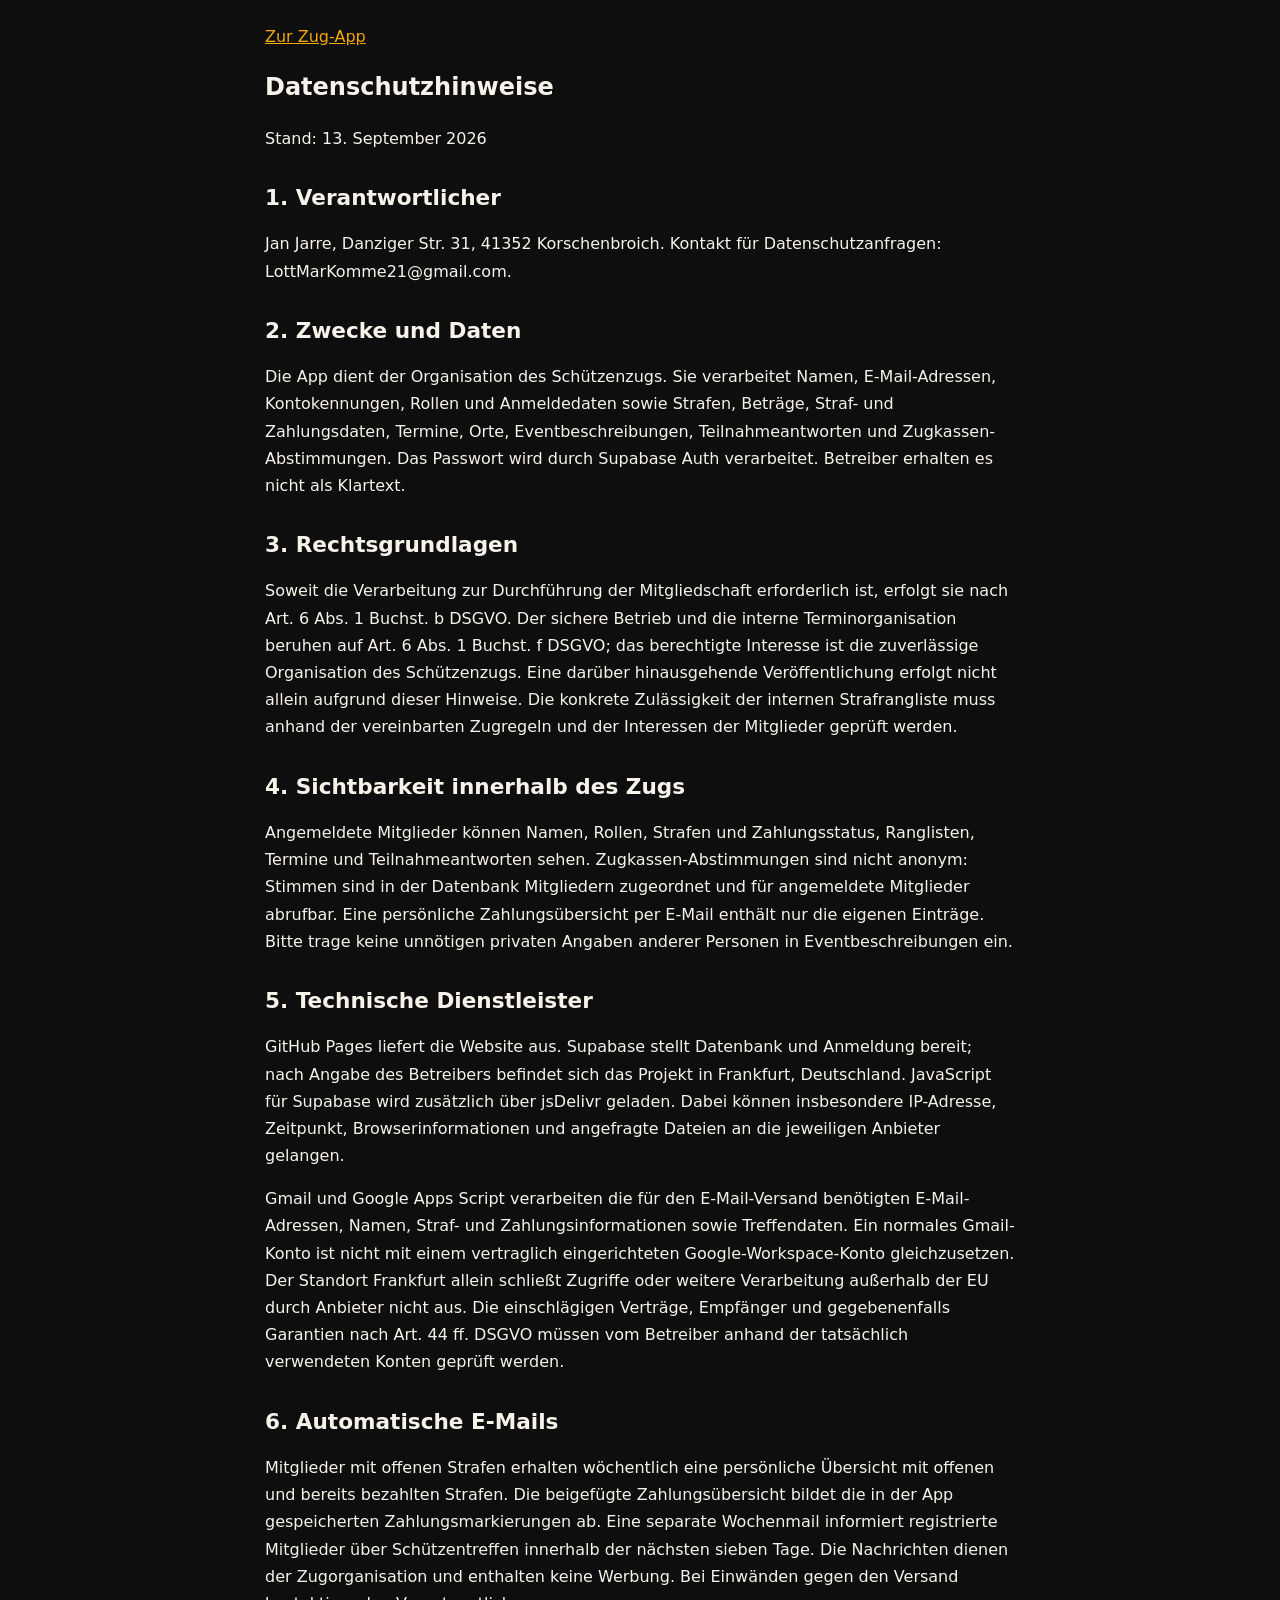
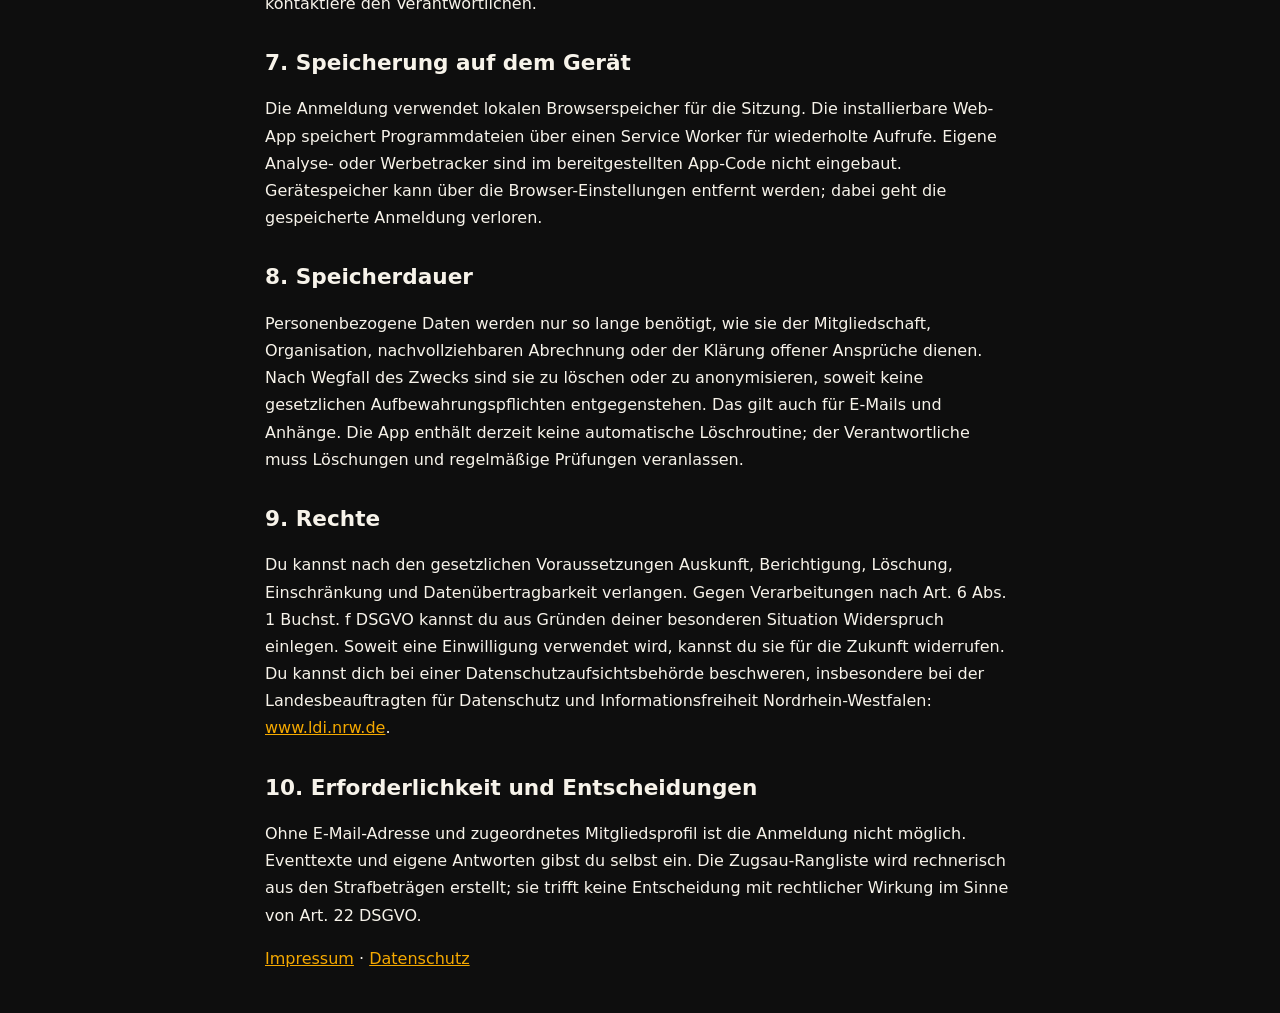
==== datenschutz.html @ dec3c006 "Deploy Update 6: events, polls and legal pages" ====
<!doctype html><html lang="de"><head><meta charset="utf-8"><meta name="viewport" content="width=device-width,initial-scale=1"><title>Datenschutzhinweise · Lott mar komme</title><link rel="stylesheet" href="styles.css?v=6"><style>article{max-width:800px;margin:auto;padding:25px}a{color:#f5a900}h2{margin-top:30px}p{line-height:1.7}</style></head><body><article><a href="./">Zur Zug-App</a><h1>Datenschutzhinweise</h1><p>Stand: 13. September 2026</p><h2>1. Verantwortlicher</h2><p>Jan Jarre, Danziger Str. 31, 41352 Korschenbroich. Kontakt für Datenschutzanfragen: LottMarKomme21@gmail.com.</p>
<h2>2. Zwecke und Daten</h2><p>Die App dient der Organisation des Schützenzugs. Sie verarbeitet Namen, E-Mail-Adressen, Kontokennungen, Rollen und Anmeldedaten sowie Strafen, Beträge, Straf- und Zahlungsdaten, Termine, Orte, Eventbeschreibungen, Teilnahmeantworten und Zugkassen-Abstimmungen. Das Passwort wird durch Supabase Auth verarbeitet. Betreiber erhalten es nicht als Klartext.</p>
<h2>3. Rechtsgrundlagen</h2><p>Soweit die Verarbeitung zur Durchführung der Mitgliedschaft erforderlich ist, erfolgt sie nach Art. 6 Abs. 1 Buchst. b DSGVO. Der sichere Betrieb und die interne Terminorganisation beruhen auf Art. 6 Abs. 1 Buchst. f DSGVO; das berechtigte Interesse ist die zuverlässige Organisation des Schützenzugs. Eine darüber hinausgehende Veröffentlichung erfolgt nicht allein aufgrund dieser Hinweise. Die konkrete Zulässigkeit der internen Strafrangliste muss anhand der vereinbarten Zugregeln und der Interessen der Mitglieder geprüft werden.</p>
<h2>4. Sichtbarkeit innerhalb des Zugs</h2><p>Angemeldete Mitglieder können Namen, Rollen, Strafen und Zahlungsstatus, Ranglisten, Termine und Teilnahmeantworten sehen. Zugkassen-Abstimmungen sind nicht anonym: Stimmen sind in der Datenbank Mitgliedern zugeordnet und für angemeldete Mitglieder abrufbar. Eine persönliche Zahlungsübersicht per E-Mail enthält nur die eigenen Einträge. Bitte trage keine unnötigen privaten Angaben anderer Personen in Eventbeschreibungen ein.</p>
<h2>5. Technische Dienstleister</h2><p>GitHub Pages liefert die Website aus. Supabase stellt Datenbank und Anmeldung bereit; nach Angabe des Betreibers befindet sich das Projekt in Frankfurt, Deutschland. JavaScript für Supabase wird zusätzlich über jsDelivr geladen. Dabei können insbesondere IP-Adresse, Zeitpunkt, Browserinformationen und angefragte Dateien an die jeweiligen Anbieter gelangen.</p><p>Gmail und Google Apps Script verarbeiten die für den E-Mail-Versand benötigten E-Mail-Adressen, Namen, Straf- und Zahlungsinformationen sowie Treffendaten. Ein normales Gmail-Konto ist nicht mit einem vertraglich eingerichteten Google-Workspace-Konto gleichzusetzen. Der Standort Frankfurt allein schließt Zugriffe oder weitere Verarbeitung außerhalb der EU durch Anbieter nicht aus. Die einschlägigen Verträge, Empfänger und gegebenenfalls Garantien nach Art. 44 ff. DSGVO müssen vom Betreiber anhand der tatsächlich verwendeten Konten geprüft werden.</p>
<h2>6. Automatische E-Mails</h2><p>Mitglieder mit offenen Strafen erhalten wöchentlich eine persönliche Übersicht mit offenen und bereits bezahlten Strafen. Die beigefügte Zahlungsübersicht bildet die in der App gespeicherten Zahlungsmarkierungen ab. Eine separate Wochenmail informiert registrierte Mitglieder über Schützentreffen innerhalb der nächsten sieben Tage. Die Nachrichten dienen der Zugorganisation und enthalten keine Werbung. Bei Einwänden gegen den Versand kontaktiere den Verantwortlichen.</p>
<h2>7. Speicherung auf dem Gerät</h2><p>Die Anmeldung verwendet lokalen Browserspeicher für die Sitzung. Die installierbare Web-App speichert Programmdateien über einen Service Worker für wiederholte Aufrufe. Eigene Analyse- oder Werbetracker sind im bereitgestellten App-Code nicht eingebaut. Gerätespeicher kann über die Browser-Einstellungen entfernt werden; dabei geht die gespeicherte Anmeldung verloren.</p>
<h2>8. Speicherdauer</h2><p>Personenbezogene Daten werden nur so lange benötigt, wie sie der Mitgliedschaft, Organisation, nachvollziehbaren Abrechnung oder der Klärung offener Ansprüche dienen. Nach Wegfall des Zwecks sind sie zu löschen oder zu anonymisieren, soweit keine gesetzlichen Aufbewahrungspflichten entgegenstehen. Das gilt auch für E-Mails und Anhänge. Die App enthält derzeit keine automatische Löschroutine; der Verantwortliche muss Löschungen und regelmäßige Prüfungen veranlassen.</p>
<h2>9. Rechte</h2><p>Du kannst nach den gesetzlichen Voraussetzungen Auskunft, Berichtigung, Löschung, Einschränkung und Datenübertragbarkeit verlangen. Gegen Verarbeitungen nach Art. 6 Abs. 1 Buchst. f DSGVO kannst du aus Gründen deiner besonderen Situation Widerspruch einlegen. Soweit eine Einwilligung verwendet wird, kannst du sie für die Zukunft widerrufen. Du kannst dich bei einer Datenschutzaufsichtsbehörde beschweren, insbesondere bei der Landesbeauftragten für Datenschutz und Informationsfreiheit Nordrhein-Westfalen: <a href="https://www.ldi.nrw.de">www.ldi.nrw.de</a>.</p>
<h2>10. Erforderlichkeit und Entscheidungen</h2><p>Ohne E-Mail-Adresse und zugeordnetes Mitgliedsprofil ist die Anmeldung nicht möglich. Eventtexte und eigene Antworten gibst du selbst ein. Die Zugsau-Rangliste wird rechnerisch aus den Strafbeträgen erstellt; sie trifft keine Entscheidung mit rechtlicher Wirkung im Sinne von Art. 22 DSGVO.</p><p><a href="impressum.html">Impressum</a> · <a href="datenschutz.html">Datenschutz</a></p></article></body></html>
---- styles.css ----
:root{--black:#121212;--panel:#1c1c1c;--panel2:#262626;--line:#3a3a3a;--gold:#f5a900;--gold2:#ffd166;--text:#f7f3ea;--muted:#aaa49a;--red:#ef6461;--green:#43aa6b;--shadow:0 18px 55px rgba(0,0,0,.32)}
*{box-sizing:border-box}body{margin:0;background:#0e0e0e;color:var(--text);font-family:Inter,ui-sans-serif,system-ui,-apple-system,BlinkMacSystemFont,"Segoe UI",sans-serif;line-height:1.5}button,input,select{font:inherit}.hidden{display:none!important}.container{width:min(1120px,calc(100% - 28px));margin:0 auto;padding:28px 0 60px}.auth-shell{min-height:100vh;display:grid;place-items:center;padding:24px;background:radial-gradient(circle at top,#3a2b09 0,#121212 42%)}.auth-card{width:min(430px,100%);padding:34px;border:1px solid #493b1b;border-radius:24px;background:rgba(20,20,20,.96);box-shadow:var(--shadow)}.brand-mark{display:grid;place-items:center;width:78px;height:78px;margin:auto;border:2px solid var(--gold);border-radius:50%;color:var(--gold);font-weight:950;letter-spacing:.08em}.auth-card h1{text-align:center;margin:.15rem 0;font-size:2rem}.auth-card>.eyebrow,.auth-card>.muted{text-align:center}.eyebrow{text-transform:uppercase;letter-spacing:.13em;font-size:.69rem;font-weight:900;color:var(--muted);margin:0 0 4px}.gold{color:var(--gold)}.red{color:var(--red)!important}.muted{color:var(--muted)}.tabs{display:grid;grid-template-columns:1fr 1fr;margin:28px 0 20px;border-bottom:1px solid var(--line)}.tab{border:0;border-bottom:3px solid transparent;padding:11px;background:none;color:var(--muted);font-weight:800;cursor:pointer}.tab.active{color:var(--gold);border-color:var(--gold)}label{display:grid;gap:7px;margin:0 0 16px;color:#ddd6ca;font-size:.85rem;font-weight:750}label small{font-weight:500;color:var(--muted)}input,select{width:100%;border:1px solid var(--line);border-radius:10px;background:#101010;color:var(--text);padding:12px 13px;outline:none}input:focus,select:focus{border-color:var(--gold);box-shadow:0 0 0 3px rgba(245,169,0,.14)}.button{border:0;border-radius:10px;padding:10px 14px;font-weight:850;cursor:pointer;color:#fff}.button:disabled{opacity:.55;cursor:wait}.button.primary{background:var(--gold);color:#15120a}.button.success{background:#175b35}.button.danger{background:#702a2a}.button.neutral{background:#454545}.full{width:100%}.form-error{padding:10px;border-radius:9px;background:#461f1f;color:#ffb8b6;font-size:.83rem}.topbar{position:sticky;top:0;z-index:10;border-bottom:2px solid var(--gold);background:rgba(15,15,15,.94);backdrop-filter:blur(14px)}.topbar-inner{width:min(1120px,calc(100% - 28px));min-height:72px;margin:auto;display:flex;align-items:center;justify-content:space-between}.topbar strong{font-size:1.15rem}.user-area{display:flex;align-items:center;gap:12px}.user-copy{display:grid;text-align:right;font-weight:800}.user-copy small{color:var(--gold);text-transform:uppercase}.icon-button{width:40px;height:40px;border:1px solid var(--line);border-radius:10px;background:var(--panel2);color:white;font-size:1.3rem;cursor:pointer}.meeting-card{display:grid;grid-template-columns:1.1fr .9fr;gap:28px;padding:26px;border:1px solid #5a4515;border-radius:20px;background:linear-gradient(135deg,#201b10,#171717);box-shadow:var(--shadow)}h2{margin:0;font-size:1.35rem}.meeting-date{font-weight:850;color:var(--gold2);font-size:1.08rem}.rsvp-box{padding:18px;border:1px solid var(--line);border-radius:14px;background:rgba(0,0,0,.25)}.rsvp-box>p{margin-top:0;font-weight:850}.button-row{display:flex;gap:8px;flex-wrap:wrap;margin-bottom:10px}.active-rsvp{outline:3px solid var(--gold2)}.stats-grid{display:grid;grid-template-columns:repeat(4,1fr);gap:14px;margin:18px 0}.stat,.panel{border:1px solid var(--line);background:var(--panel);border-radius:16px}.stat{padding:18px}.stat span,.stat small{display:block;color:var(--muted);font-size:.74rem;text-transform:uppercase;font-weight:800}.stat strong{display:block;margin:7px 0;font-size:1.35rem}.panel{margin-top:18px;overflow:hidden}.panel-head{display:flex;align-items:center;justify-content:space-between;gap:16px;padding:18px 20px;border-bottom:1px solid var(--line)}.table-wrap{overflow-x:auto}table{width:100%;border-collapse:collapse;min-width:560px}th,td{text-align:left;padding:13px 18px;border-bottom:1px solid #303030}th{font-size:.7rem;text-transform:uppercase;letter-spacing:.08em;color:var(--muted)}th:not(:first-child),td:not(:first-child){text-align:right}.card-list,.attendance-grid{padding:16px}.fine-card,.attendance-row{display:flex;align-items:center;justify-content:space-between;gap:16px;padding:13px;margin-bottom:9px;border:1px solid #343434;border-radius:11px;background:#171717}.fine-card p{margin:0}.fine-card small{color:var(--muted)}.pill{display:inline-block;border-radius:999px;padding:3px 8px;font-size:.68rem;font-weight:900;text-transform:uppercase}.pill.open{background:#572321;color:#ffb2ae}.pill.paid{background:#17482d;color:#9bedbb}.attendance-grid{display:grid;grid-template-columns:repeat(2,1fr);gap:9px}.attendance-row{margin:0}.toast{position:fixed;right:18px;bottom:18px;z-index:50;max-width:min(380px,calc(100% - 36px));padding:12px 15px;border-radius:11px;background:#f7f3ea;color:#191919;box-shadow:var(--shadow);transform:translateY(120px);opacity:0;transition:.25s}.toast.show{transform:none;opacity:1}dialog{border:0;padding:0;border-radius:18px;color:var(--text);background:var(--panel);box-shadow:var(--shadow);width:min(460px,calc(100% - 28px))}dialog::backdrop{background:rgba(0,0,0,.76);backdrop-filter:blur(3px)}.dialog-card{padding:0 20px 22px}.dialog-card .panel-head{margin:0 -20px 18px}
@media(max-width:780px){.meeting-card{grid-template-columns:1fr}.stats-grid{grid-template-columns:1fr 1fr}.attendance-grid{grid-template-columns:1fr}.user-copy{display:none}}
@media(max-width:480px){.auth-card{padding:25px 20px}.container{width:min(100% - 20px,1120px)}.stats-grid{grid-template-columns:1fr}.button-row{display:grid;grid-template-columns:1fr}.meeting-card{padding:19px}.panel-head{align-items:flex-start;flex-direction:column}.panel-head .button{width:100%}}
.fine-actions{display:flex;gap:8px;flex-wrap:wrap;justify-content:flex-end}.officer-fine>div:first-child{min-width:0}.officer-fine p{overflow-wrap:anywhere}@media(max-width:650px){.officer-fine{align-items:stretch;flex-direction:column}.fine-actions{display:grid;grid-template-columns:1fr 1fr}.fine-actions .button{width:100%}}
.pwa-install{position:fixed;left:max(18px,env(safe-area-inset-left));bottom:max(18px,env(safe-area-inset-bottom));z-index:45;border:1px solid #ffd166;border-radius:999px;padding:11px 17px;background:#f5a900;color:#15120a;font-weight:900;box-shadow:var(--shadow);cursor:pointer}.pwa-install:focus-visible{outline:3px solid #fff;outline-offset:3px}@media(display-mode:standalone){.pwa-install{display:none!important}}@media(max-width:480px){.pwa-install{left:10px;right:10px;bottom:max(10px,env(safe-area-inset-bottom));width:calc(100% - 20px)}}
.fine-date-editor{display:grid;grid-template-columns:repeat(2,minmax(135px,190px));gap:10px;margin-top:12px}.fine-date-editor label{margin:0;font-size:.72rem}.fine-date-editor input{padding:8px 10px}.officer-fine>div:first-child{flex:1}@media(max-width:650px){.fine-date-editor{grid-template-columns:1fr}}
table{min-width:700px}
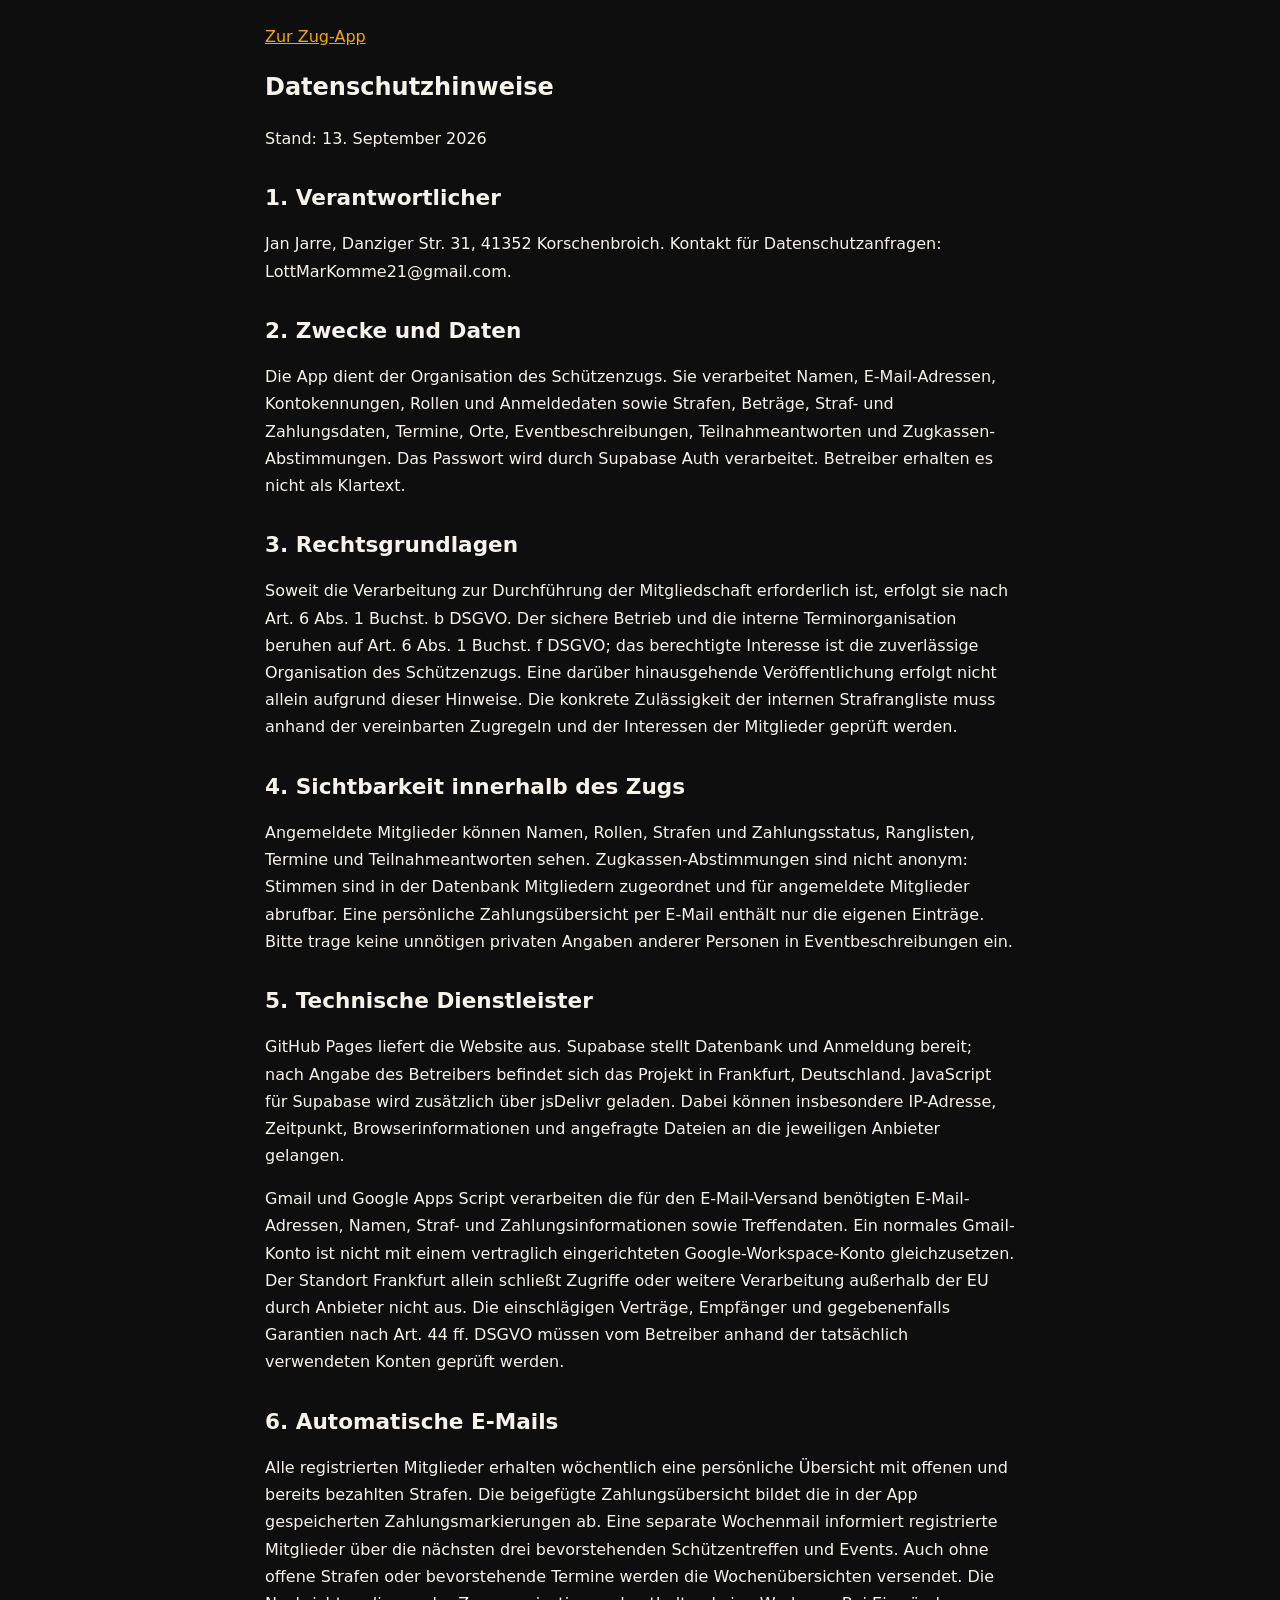
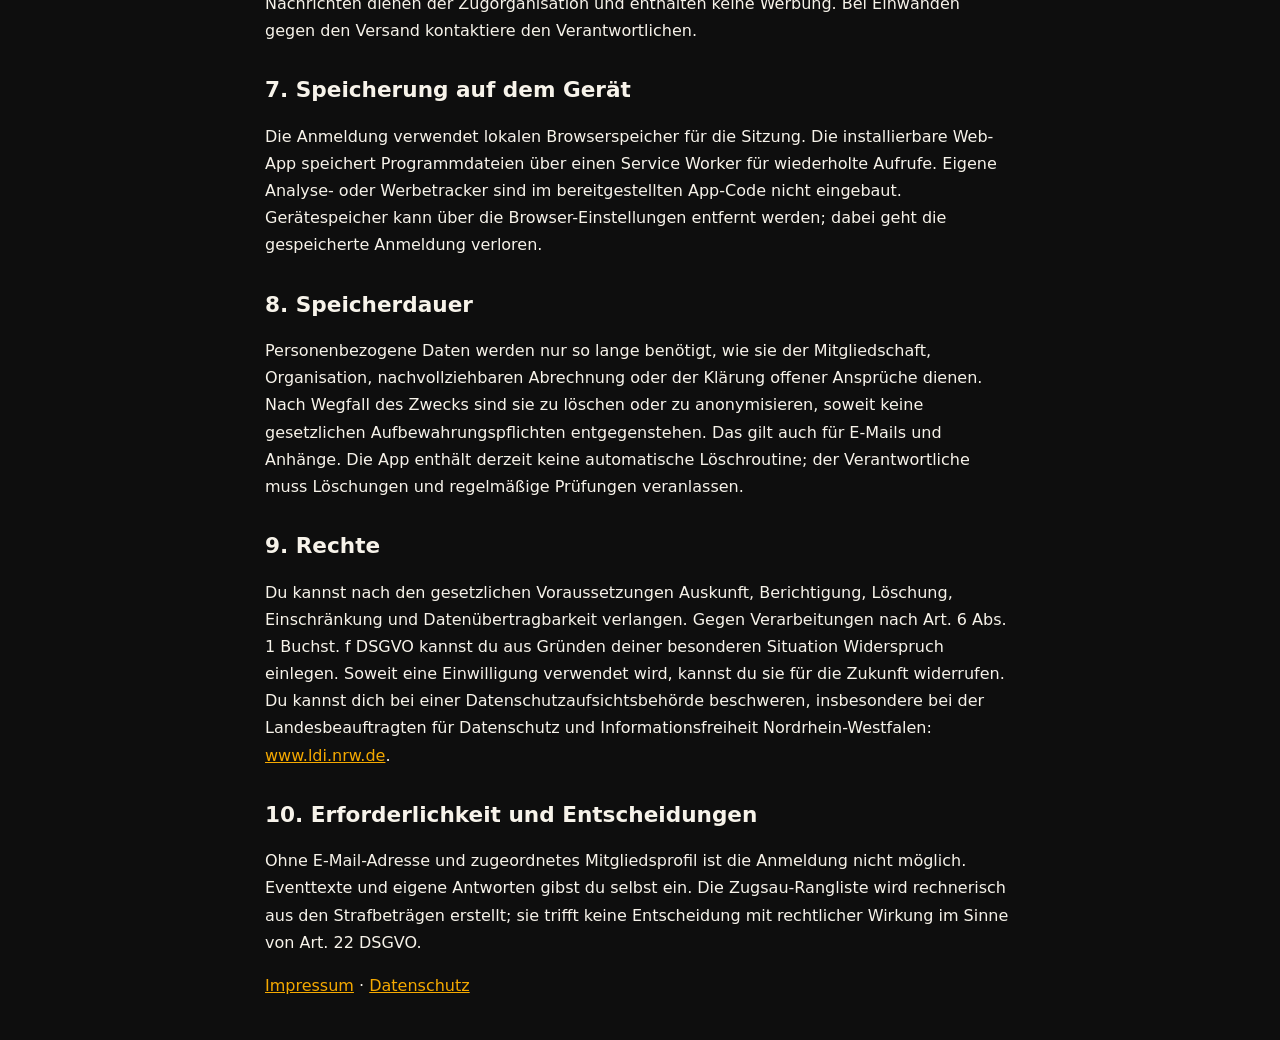
==== commit 7797119f: "Make lists compact and filterable; weekly summaries for every member" ====
--- a/datenschutz.html
+++ b/datenschutz.html
@@ -3,7 +3,7 @@
 <h2>3. Rechtsgrundlagen</h2><p>Soweit die Verarbeitung zur Durchführung der Mitgliedschaft erforderlich ist, erfolgt sie nach Art. 6 Abs. 1 Buchst. b DSGVO. Der sichere Betrieb und die interne Terminorganisation beruhen auf Art. 6 Abs. 1 Buchst. f DSGVO; das berechtigte Interesse ist die zuverlässige Organisation des Schützenzugs. Eine darüber hinausgehende Veröffentlichung erfolgt nicht allein aufgrund dieser Hinweise. Die konkrete Zulässigkeit der internen Strafrangliste muss anhand der vereinbarten Zugregeln und der Interessen der Mitglieder geprüft werden.</p>
 <h2>4. Sichtbarkeit innerhalb des Zugs</h2><p>Angemeldete Mitglieder können Namen, Rollen, Strafen und Zahlungsstatus, Ranglisten, Termine und Teilnahmeantworten sehen. Zugkassen-Abstimmungen sind nicht anonym: Stimmen sind in der Datenbank Mitgliedern zugeordnet und für angemeldete Mitglieder abrufbar. Eine persönliche Zahlungsübersicht per E-Mail enthält nur die eigenen Einträge. Bitte trage keine unnötigen privaten Angaben anderer Personen in Eventbeschreibungen ein.</p>
 <h2>5. Technische Dienstleister</h2><p>GitHub Pages liefert die Website aus. Supabase stellt Datenbank und Anmeldung bereit; nach Angabe des Betreibers befindet sich das Projekt in Frankfurt, Deutschland. JavaScript für Supabase wird zusätzlich über jsDelivr geladen. Dabei können insbesondere IP-Adresse, Zeitpunkt, Browserinformationen und angefragte Dateien an die jeweiligen Anbieter gelangen.</p><p>Gmail und Google Apps Script verarbeiten die für den E-Mail-Versand benötigten E-Mail-Adressen, Namen, Straf- und Zahlungsinformationen sowie Treffendaten. Ein normales Gmail-Konto ist nicht mit einem vertraglich eingerichteten Google-Workspace-Konto gleichzusetzen. Der Standort Frankfurt allein schließt Zugriffe oder weitere Verarbeitung außerhalb der EU durch Anbieter nicht aus. Die einschlägigen Verträge, Empfänger und gegebenenfalls Garantien nach Art. 44 ff. DSGVO müssen vom Betreiber anhand der tatsächlich verwendeten Konten geprüft werden.</p>
-<h2>6. Automatische E-Mails</h2><p>Mitglieder mit offenen Strafen erhalten wöchentlich eine persönliche Übersicht mit offenen und bereits bezahlten Strafen. Die beigefügte Zahlungsübersicht bildet die in der App gespeicherten Zahlungsmarkierungen ab. Eine separate Wochenmail informiert registrierte Mitglieder über Schützentreffen innerhalb der nächsten sieben Tage. Die Nachrichten dienen der Zugorganisation und enthalten keine Werbung. Bei Einwänden gegen den Versand kontaktiere den Verantwortlichen.</p>
+<h2>6. Automatische E-Mails</h2><p>Alle registrierten Mitglieder erhalten wöchentlich eine persönliche Übersicht mit offenen und bereits bezahlten Strafen. Die beigefügte Zahlungsübersicht bildet die in der App gespeicherten Zahlungsmarkierungen ab. Eine separate Wochenmail informiert registrierte Mitglieder über die nächsten drei bevorstehenden Schützentreffen und Events. Auch ohne offene Strafen oder bevorstehende Termine werden die Wochenübersichten versendet. Die Nachrichten dienen der Zugorganisation und enthalten keine Werbung. Bei Einwänden gegen den Versand kontaktiere den Verantwortlichen.</p>
 <h2>7. Speicherung auf dem Gerät</h2><p>Die Anmeldung verwendet lokalen Browserspeicher für die Sitzung. Die installierbare Web-App speichert Programmdateien über einen Service Worker für wiederholte Aufrufe. Eigene Analyse- oder Werbetracker sind im bereitgestellten App-Code nicht eingebaut. Gerätespeicher kann über die Browser-Einstellungen entfernt werden; dabei geht die gespeicherte Anmeldung verloren.</p>
 <h2>8. Speicherdauer</h2><p>Personenbezogene Daten werden nur so lange benötigt, wie sie der Mitgliedschaft, Organisation, nachvollziehbaren Abrechnung oder der Klärung offener Ansprüche dienen. Nach Wegfall des Zwecks sind sie zu löschen oder zu anonymisieren, soweit keine gesetzlichen Aufbewahrungspflichten entgegenstehen. Das gilt auch für E-Mails und Anhänge. Die App enthält derzeit keine automatische Löschroutine; der Verantwortliche muss Löschungen und regelmäßige Prüfungen veranlassen.</p>
 <h2>9. Rechte</h2><p>Du kannst nach den gesetzlichen Voraussetzungen Auskunft, Berichtigung, Löschung, Einschränkung und Datenübertragbarkeit verlangen. Gegen Verarbeitungen nach Art. 6 Abs. 1 Buchst. f DSGVO kannst du aus Gründen deiner besonderen Situation Widerspruch einlegen. Soweit eine Einwilligung verwendet wird, kannst du sie für die Zukunft widerrufen. Du kannst dich bei einer Datenschutzaufsichtsbehörde beschweren, insbesondere bei der Landesbeauftragten für Datenschutz und Informationsfreiheit Nordrhein-Westfalen: <a href="https://www.ldi.nrw.de">www.ldi.nrw.de</a>.</p>
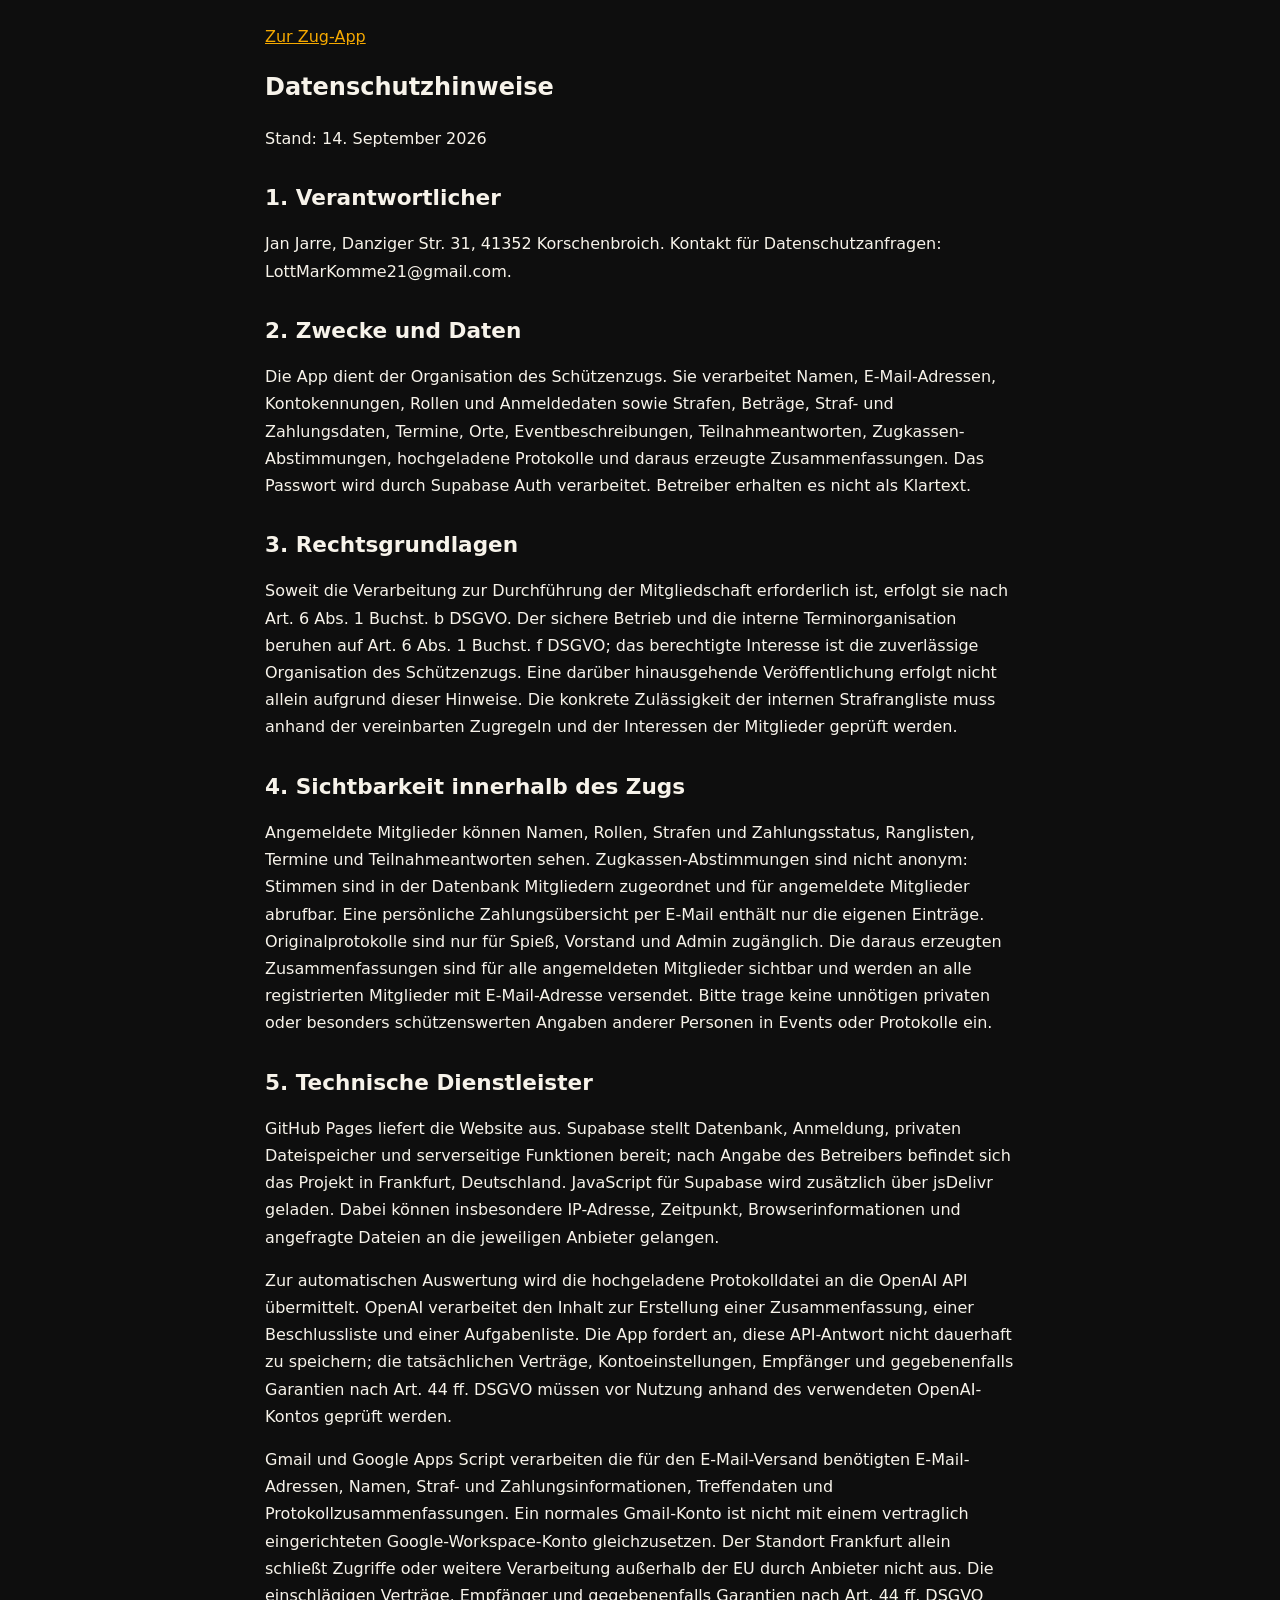
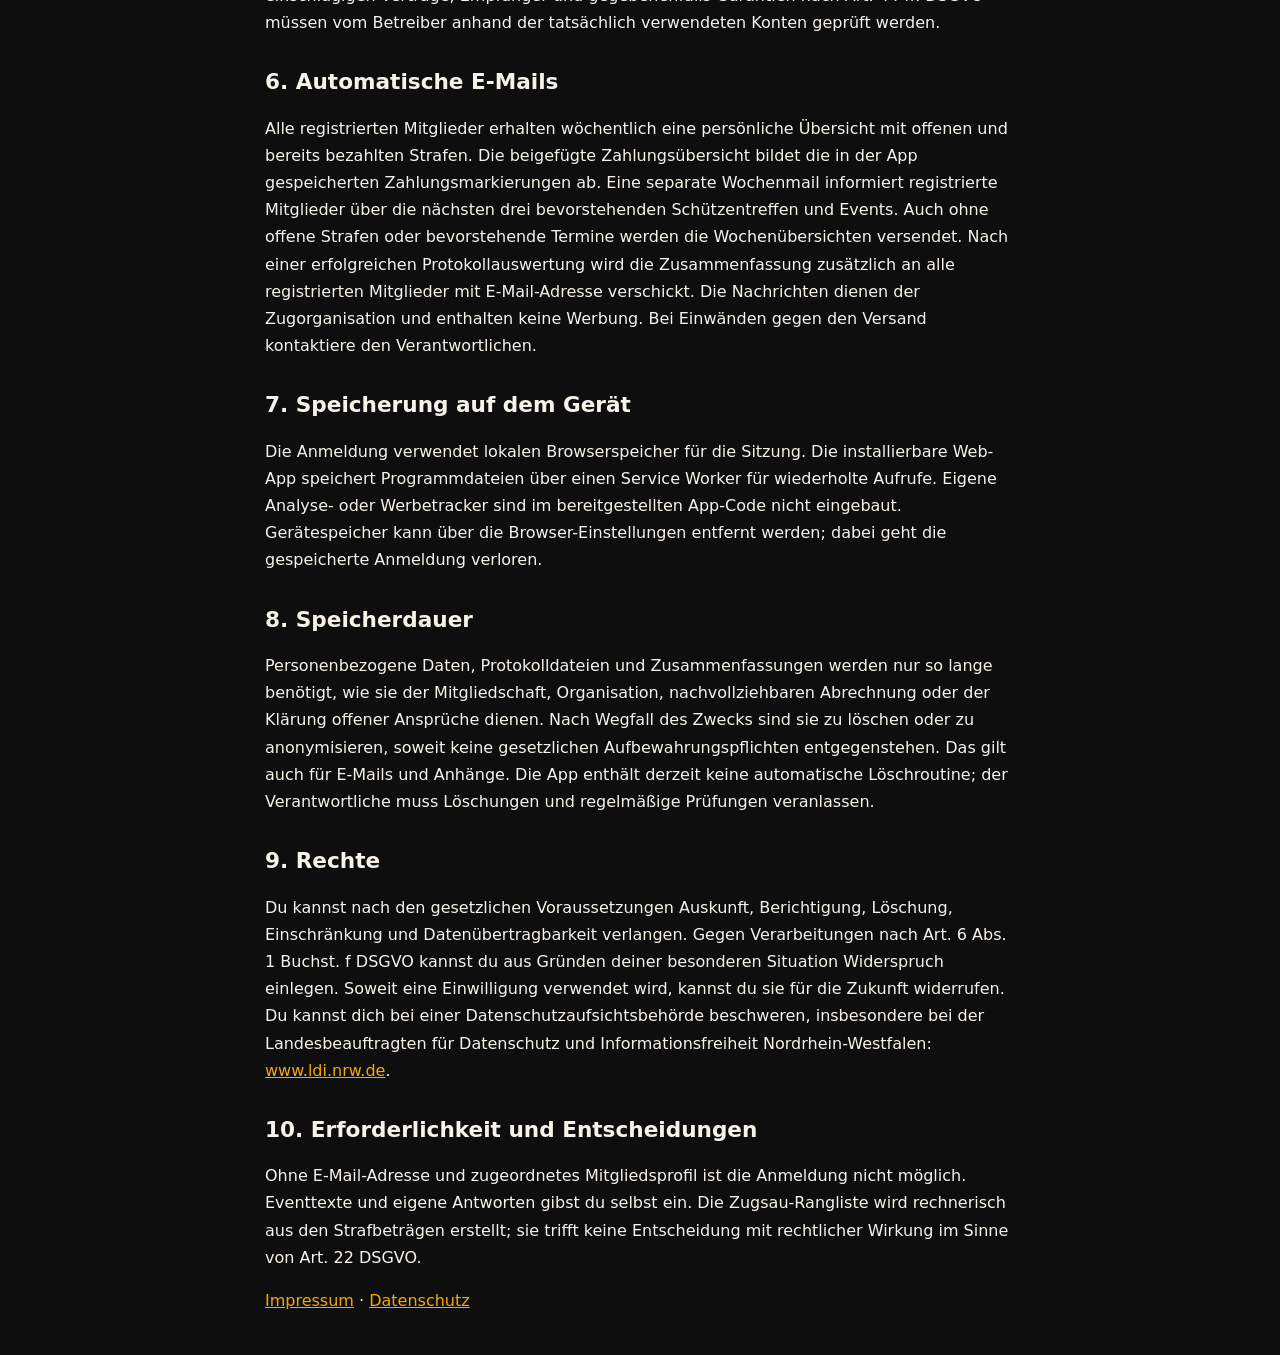
==== commit 94022d4b: "Add attendance voting and AI protocol summaries" ====
--- a/datenschutz.html
+++ b/datenschutz.html
@@ -1,10 +1,10 @@
-<!doctype html><html lang="de"><head><meta charset="utf-8"><meta name="viewport" content="width=device-width,initial-scale=1"><title>Datenschutzhinweise · Lott mar komme</title><link rel="stylesheet" href="styles.css?v=6"><style>article{max-width:800px;margin:auto;padding:25px}a{color:#f5a900}h2{margin-top:30px}p{line-height:1.7}</style></head><body><article><a href="./">Zur Zug-App</a><h1>Datenschutzhinweise</h1><p>Stand: 13. September 2026</p><h2>1. Verantwortlicher</h2><p>Jan Jarre, Danziger Str. 31, 41352 Korschenbroich. Kontakt für Datenschutzanfragen: LottMarKomme21@gmail.com.</p>
-<h2>2. Zwecke und Daten</h2><p>Die App dient der Organisation des Schützenzugs. Sie verarbeitet Namen, E-Mail-Adressen, Kontokennungen, Rollen und Anmeldedaten sowie Strafen, Beträge, Straf- und Zahlungsdaten, Termine, Orte, Eventbeschreibungen, Teilnahmeantworten und Zugkassen-Abstimmungen. Das Passwort wird durch Supabase Auth verarbeitet. Betreiber erhalten es nicht als Klartext.</p>
+<!doctype html><html lang="de"><head><meta charset="utf-8"><meta name="viewport" content="width=device-width,initial-scale=1"><title>Datenschutzhinweise · Lott mar komme</title><link rel="stylesheet" href="styles.css?v=9"><style>article{max-width:800px;margin:auto;padding:25px}a{color:#f5a900}h2{margin-top:30px}p{line-height:1.7}</style></head><body><article><a href="./">Zur Zug-App</a><h1>Datenschutzhinweise</h1><p>Stand: 14. September 2026</p><h2>1. Verantwortlicher</h2><p>Jan Jarre, Danziger Str. 31, 41352 Korschenbroich. Kontakt für Datenschutzanfragen: LottMarKomme21@gmail.com.</p>
+<h2>2. Zwecke und Daten</h2><p>Die App dient der Organisation des Schützenzugs. Sie verarbeitet Namen, E-Mail-Adressen, Kontokennungen, Rollen und Anmeldedaten sowie Strafen, Beträge, Straf- und Zahlungsdaten, Termine, Orte, Eventbeschreibungen, Teilnahmeantworten, Zugkassen-Abstimmungen, hochgeladene Protokolle und daraus erzeugte Zusammenfassungen. Das Passwort wird durch Supabase Auth verarbeitet. Betreiber erhalten es nicht als Klartext.</p>
 <h2>3. Rechtsgrundlagen</h2><p>Soweit die Verarbeitung zur Durchführung der Mitgliedschaft erforderlich ist, erfolgt sie nach Art. 6 Abs. 1 Buchst. b DSGVO. Der sichere Betrieb und die interne Terminorganisation beruhen auf Art. 6 Abs. 1 Buchst. f DSGVO; das berechtigte Interesse ist die zuverlässige Organisation des Schützenzugs. Eine darüber hinausgehende Veröffentlichung erfolgt nicht allein aufgrund dieser Hinweise. Die konkrete Zulässigkeit der internen Strafrangliste muss anhand der vereinbarten Zugregeln und der Interessen der Mitglieder geprüft werden.</p>
-<h2>4. Sichtbarkeit innerhalb des Zugs</h2><p>Angemeldete Mitglieder können Namen, Rollen, Strafen und Zahlungsstatus, Ranglisten, Termine und Teilnahmeantworten sehen. Zugkassen-Abstimmungen sind nicht anonym: Stimmen sind in der Datenbank Mitgliedern zugeordnet und für angemeldete Mitglieder abrufbar. Eine persönliche Zahlungsübersicht per E-Mail enthält nur die eigenen Einträge. Bitte trage keine unnötigen privaten Angaben anderer Personen in Eventbeschreibungen ein.</p>
-<h2>5. Technische Dienstleister</h2><p>GitHub Pages liefert die Website aus. Supabase stellt Datenbank und Anmeldung bereit; nach Angabe des Betreibers befindet sich das Projekt in Frankfurt, Deutschland. JavaScript für Supabase wird zusätzlich über jsDelivr geladen. Dabei können insbesondere IP-Adresse, Zeitpunkt, Browserinformationen und angefragte Dateien an die jeweiligen Anbieter gelangen.</p><p>Gmail und Google Apps Script verarbeiten die für den E-Mail-Versand benötigten E-Mail-Adressen, Namen, Straf- und Zahlungsinformationen sowie Treffendaten. Ein normales Gmail-Konto ist nicht mit einem vertraglich eingerichteten Google-Workspace-Konto gleichzusetzen. Der Standort Frankfurt allein schließt Zugriffe oder weitere Verarbeitung außerhalb der EU durch Anbieter nicht aus. Die einschlägigen Verträge, Empfänger und gegebenenfalls Garantien nach Art. 44 ff. DSGVO müssen vom Betreiber anhand der tatsächlich verwendeten Konten geprüft werden.</p>
-<h2>6. Automatische E-Mails</h2><p>Alle registrierten Mitglieder erhalten wöchentlich eine persönliche Übersicht mit offenen und bereits bezahlten Strafen. Die beigefügte Zahlungsübersicht bildet die in der App gespeicherten Zahlungsmarkierungen ab. Eine separate Wochenmail informiert registrierte Mitglieder über die nächsten drei bevorstehenden Schützentreffen und Events. Auch ohne offene Strafen oder bevorstehende Termine werden die Wochenübersichten versendet. Die Nachrichten dienen der Zugorganisation und enthalten keine Werbung. Bei Einwänden gegen den Versand kontaktiere den Verantwortlichen.</p>
+<h2>4. Sichtbarkeit innerhalb des Zugs</h2><p>Angemeldete Mitglieder können Namen, Rollen, Strafen und Zahlungsstatus, Ranglisten, Termine und Teilnahmeantworten sehen. Zugkassen-Abstimmungen sind nicht anonym: Stimmen sind in der Datenbank Mitgliedern zugeordnet und für angemeldete Mitglieder abrufbar. Eine persönliche Zahlungsübersicht per E-Mail enthält nur die eigenen Einträge. Originalprotokolle sind nur für Spieß, Vorstand und Admin zugänglich. Die daraus erzeugten Zusammenfassungen sind für alle angemeldeten Mitglieder sichtbar und werden an alle registrierten Mitglieder mit E-Mail-Adresse versendet. Bitte trage keine unnötigen privaten oder besonders schützenswerten Angaben anderer Personen in Events oder Protokolle ein.</p>
+<h2>5. Technische Dienstleister</h2><p>GitHub Pages liefert die Website aus. Supabase stellt Datenbank, Anmeldung, privaten Dateispeicher und serverseitige Funktionen bereit; nach Angabe des Betreibers befindet sich das Projekt in Frankfurt, Deutschland. JavaScript für Supabase wird zusätzlich über jsDelivr geladen. Dabei können insbesondere IP-Adresse, Zeitpunkt, Browserinformationen und angefragte Dateien an die jeweiligen Anbieter gelangen.</p><p>Zur automatischen Auswertung wird die hochgeladene Protokolldatei an die OpenAI API übermittelt. OpenAI verarbeitet den Inhalt zur Erstellung einer Zusammenfassung, einer Beschlussliste und einer Aufgabenliste. Die App fordert an, diese API-Antwort nicht dauerhaft zu speichern; die tatsächlichen Verträge, Kontoeinstellungen, Empfänger und gegebenenfalls Garantien nach Art. 44 ff. DSGVO müssen vor Nutzung anhand des verwendeten OpenAI-Kontos geprüft werden.</p><p>Gmail und Google Apps Script verarbeiten die für den E-Mail-Versand benötigten E-Mail-Adressen, Namen, Straf- und Zahlungsinformationen, Treffendaten und Protokollzusammenfassungen. Ein normales Gmail-Konto ist nicht mit einem vertraglich eingerichteten Google-Workspace-Konto gleichzusetzen. Der Standort Frankfurt allein schließt Zugriffe oder weitere Verarbeitung außerhalb der EU durch Anbieter nicht aus. Die einschlägigen Verträge, Empfänger und gegebenenfalls Garantien nach Art. 44 ff. DSGVO müssen vom Betreiber anhand der tatsächlich verwendeten Konten geprüft werden.</p>
+<h2>6. Automatische E-Mails</h2><p>Alle registrierten Mitglieder erhalten wöchentlich eine persönliche Übersicht mit offenen und bereits bezahlten Strafen. Die beigefügte Zahlungsübersicht bildet die in der App gespeicherten Zahlungsmarkierungen ab. Eine separate Wochenmail informiert registrierte Mitglieder über die nächsten drei bevorstehenden Schützentreffen und Events. Auch ohne offene Strafen oder bevorstehende Termine werden die Wochenübersichten versendet. Nach einer erfolgreichen Protokollauswertung wird die Zusammenfassung zusätzlich an alle registrierten Mitglieder mit E-Mail-Adresse verschickt. Die Nachrichten dienen der Zugorganisation und enthalten keine Werbung. Bei Einwänden gegen den Versand kontaktiere den Verantwortlichen.</p>
 <h2>7. Speicherung auf dem Gerät</h2><p>Die Anmeldung verwendet lokalen Browserspeicher für die Sitzung. Die installierbare Web-App speichert Programmdateien über einen Service Worker für wiederholte Aufrufe. Eigene Analyse- oder Werbetracker sind im bereitgestellten App-Code nicht eingebaut. Gerätespeicher kann über die Browser-Einstellungen entfernt werden; dabei geht die gespeicherte Anmeldung verloren.</p>
-<h2>8. Speicherdauer</h2><p>Personenbezogene Daten werden nur so lange benötigt, wie sie der Mitgliedschaft, Organisation, nachvollziehbaren Abrechnung oder der Klärung offener Ansprüche dienen. Nach Wegfall des Zwecks sind sie zu löschen oder zu anonymisieren, soweit keine gesetzlichen Aufbewahrungspflichten entgegenstehen. Das gilt auch für E-Mails und Anhänge. Die App enthält derzeit keine automatische Löschroutine; der Verantwortliche muss Löschungen und regelmäßige Prüfungen veranlassen.</p>
+<h2>8. Speicherdauer</h2><p>Personenbezogene Daten, Protokolldateien und Zusammenfassungen werden nur so lange benötigt, wie sie der Mitgliedschaft, Organisation, nachvollziehbaren Abrechnung oder der Klärung offener Ansprüche dienen. Nach Wegfall des Zwecks sind sie zu löschen oder zu anonymisieren, soweit keine gesetzlichen Aufbewahrungspflichten entgegenstehen. Das gilt auch für E-Mails und Anhänge. Die App enthält derzeit keine automatische Löschroutine; der Verantwortliche muss Löschungen und regelmäßige Prüfungen veranlassen.</p>
 <h2>9. Rechte</h2><p>Du kannst nach den gesetzlichen Voraussetzungen Auskunft, Berichtigung, Löschung, Einschränkung und Datenübertragbarkeit verlangen. Gegen Verarbeitungen nach Art. 6 Abs. 1 Buchst. f DSGVO kannst du aus Gründen deiner besonderen Situation Widerspruch einlegen. Soweit eine Einwilligung verwendet wird, kannst du sie für die Zukunft widerrufen. Du kannst dich bei einer Datenschutzaufsichtsbehörde beschweren, insbesondere bei der Landesbeauftragten für Datenschutz und Informationsfreiheit Nordrhein-Westfalen: <a href="https://www.ldi.nrw.de">www.ldi.nrw.de</a>.</p>
 <h2>10. Erforderlichkeit und Entscheidungen</h2><p>Ohne E-Mail-Adresse und zugeordnetes Mitgliedsprofil ist die Anmeldung nicht möglich. Eventtexte und eigene Antworten gibst du selbst ein. Die Zugsau-Rangliste wird rechnerisch aus den Strafbeträgen erstellt; sie trifft keine Entscheidung mit rechtlicher Wirkung im Sinne von Art. 22 DSGVO.</p><p><a href="impressum.html">Impressum</a> · <a href="datenschutz.html">Datenschutz</a></p></article></body></html>
